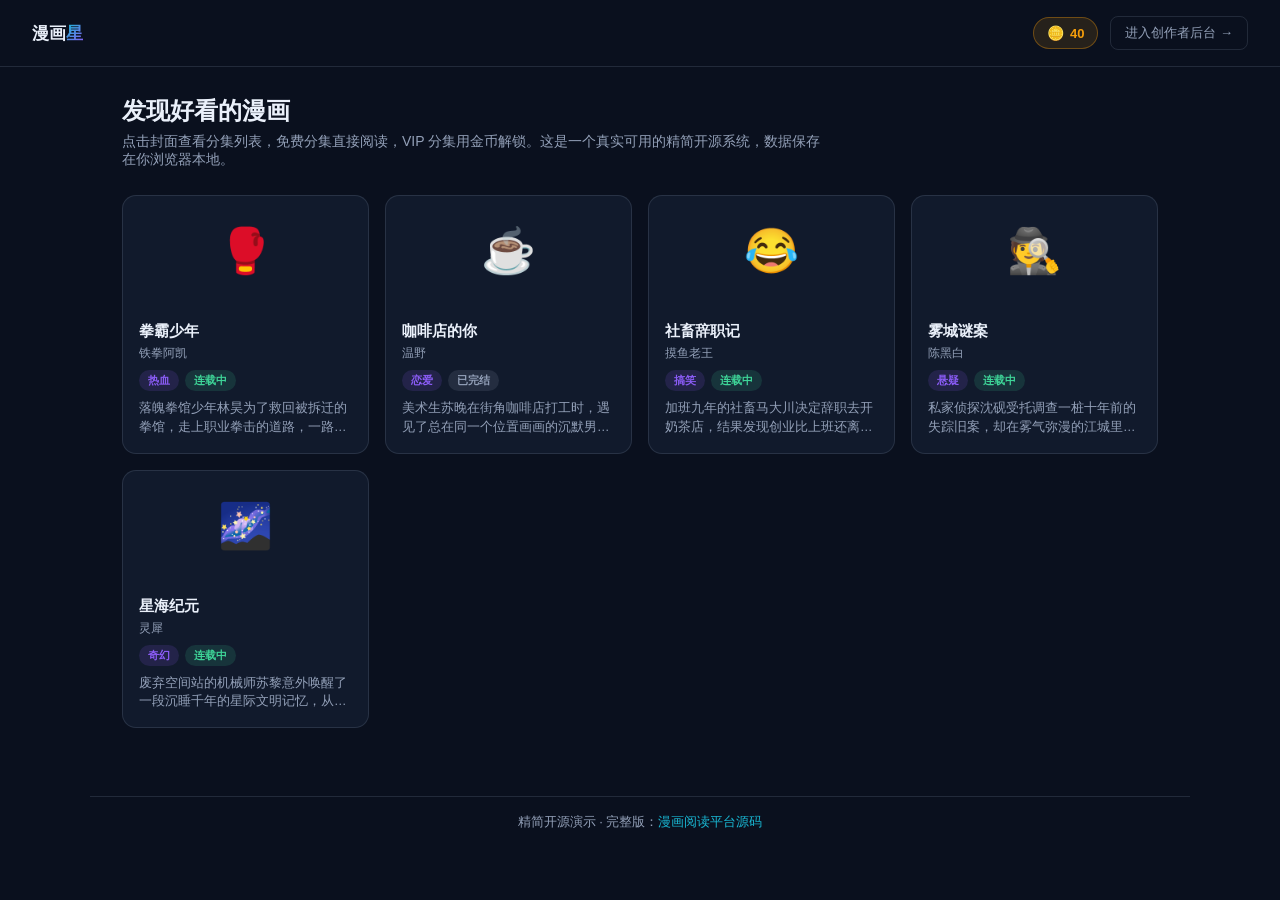
==== index.html @ c6c2eb05 "Initial commit: functional comic reading platform with panel scroll-reader and VIP unlock (frontend " ====
<!DOCTYPE html>
<html lang="zh-CN">
<head>
<meta charset="UTF-8">
<meta name="viewport" content="width=device-width, initial-scale=1.0">
<title>漫画星（精简开源版）</title>
<meta name="description" content="免费开源的漫画阅读平台精简版：漫画分类浏览、竖向分镜滚动阅读、VIP 分集金币解锁，真实增删改查与解锁扣费逻辑，纯前端+localStorage实现，可作为学习或二次开发起点。">
<link rel="stylesheet" href="style.css">
</head>
<body>
  <header class="topbar">
    <div class="brand">漫画<span class="accent">星</span></div>
    <div class="topbar-right">
      <div class="coin-badge"><span class="icon">🪙</span><span id="coinBalanceLabel">0</span></div>
      <a href="admin.html" class="nav-link">进入创作者后台 →</a>
    </div>
  </header>

  <main class="container">

    <section id="view-catalog" class="view active">
      <div class="page-head">
        <div>
          <h1>发现好看的漫画</h1>
          <p>点击封面查看分集列表，免费分集直接阅读，VIP 分集用金币解锁。这是一个真实可用的精简开源系统，数据保存在你浏览器本地。</p>
        </div>
      </div>
      <div id="comicGrid" class="comic-grid"></div>
    </section>

    <section id="view-comic" class="view">
      <span class="back-link" id="btnBackToCatalog">← 返回漫画列表</span>
      <div class="comic-detail-head">
        <div class="comic-detail-cover" id="comicDetailCover"></div>
        <div class="comic-detail-info">
          <h1 id="comicDetailTitle"></h1>
          <div class="meta" id="comicDetailMeta"></div>
          <div class="syn" id="comicDetailSyn"></div>
        </div>
      </div>
      <div id="episodeList" class="episode-list"></div>
    </section>

    <section id="view-reader" class="view">
      <div class="panel-reader">
        <span class="back-link" id="btnBackToComic">← 返回分集列表</span>
        <div class="reader-head">
          <div>
            <h1 id="readerEpTitle"></h1>
            <div class="sub" id="readerEpSub"></div>
          </div>
          <div class="coin-badge"><span class="icon">🪙</span><span id="readerCoinBalance">0</span></div>
        </div>
        <div id="panelList"></div>
        <div class="reader-nav">
          <button class="btn" id="btnPrevEpisode">← 上一话</button>
          <button class="btn btn-primary" id="btnNextEpisode">下一话 →</button>
        </div>
      </div>
    </section>

  </main>

  <div class="modal-backdrop" id="unlockModalBackdrop">
    <div class="modal">
      <button class="modal-close" id="btnCloseUnlockModal">&times;</button>
      <h2 id="unlockEpTitle"></h2>
      <p class="sub" id="unlockComicTitle"></p>
      <div id="unlockModalMsg"></div>
      <div class="unlock-price-row">
        <div>
          <div>解锁本话需要</div>
          <div class="balance">当前余额：<span id="unlockBalanceLabel">0</span> 金币</div>
        </div>
        <div class="price"><span id="unlockPriceLabel">0</span> 金币</div>
      </div>
      <button class="btn btn-primary btn-block" id="btnConfirmUnlock">确认解锁</button>
    </div>
  </div>

  <script src="data.js"></script>
  <script src="script.js"></script>

<footer style="margin:40px auto 16px;max-width:1100px;padding:16px 20px 0;border-top:1px solid var(--line,rgba(147,160,184,.18));text-align:center;color:var(--muted,#93A0B8);font-size:13px">精简开源演示 &middot; 完整版：<a href="https://inzyxuashop.com/manhua-yuanma.html" target="_blank" rel="noopener" style="color:var(--cyan,#19B8D4);text-decoration:none">漫画阅读平台源码</a></footer>
</body>
</html>
---- style.css ----
:root{--ink:#0A101E;--surface:#111a2c;--surface2:#16223a;--line:rgba(147,160,184,.18);--muted:#93A0B8;--text:#EAF0FA;--cyan:#19B8D4;--violet:#8B5CF6;--green:#3ED598;--red:#F87171;--amber:#F59E0B;--radius:14px;color-scheme:dark}
*{box-sizing:border-box}
body{margin:0;background:var(--ink);color:var(--text);font-family:-apple-system,BlinkMacSystemFont,"Segoe UI","PingFang SC","Microsoft YaHei",sans-serif;min-height:100vh}
a{color:inherit;text-decoration:none}

.topbar{display:flex;align-items:center;justify-content:space-between;padding:16px 32px;border-bottom:1px solid var(--line);gap:12px;flex-wrap:wrap}
.brand{font-size:17px;font-weight:700}
.brand .accent{background:linear-gradient(135deg,var(--cyan),var(--violet));-webkit-background-clip:text;background-clip:text;color:transparent}
.topbar-right{display:flex;align-items:center;gap:12px}
.nav-link{font-size:13px;color:var(--muted);border:1px solid var(--line);padding:7px 14px;border-radius:8px}
.nav-link:hover{border-color:var(--cyan);color:var(--text)}

.coin-badge{display:inline-flex;align-items:center;gap:6px;font-size:13px;font-weight:700;padding:7px 13px;border-radius:999px;background:rgba(245,158,11,.12);border:1px solid rgba(245,158,11,.35);color:var(--amber)}
.coin-badge .icon{font-size:14px}

.container{max-width:1100px;margin:0 auto;padding:28px 32px}
.page-head{display:flex;align-items:flex-start;justify-content:space-between;gap:16px;flex-wrap:wrap}
.page-head h1{font-size:24px;font-weight:700;margin:0 0 6px}
.page-head p{color:var(--muted);font-size:14px;margin:0 0 26px;max-width:700px}

/* ---- catalog ---- */
.comic-grid{display:grid;grid-template-columns:repeat(auto-fill,minmax(230px,1fr));gap:16px}
.comic-card{background:var(--surface);border:1px solid var(--line);border-radius:var(--radius);overflow:hidden;cursor:pointer;transition:transform .2s,border-color .2s}
.comic-card:hover{transform:translateY(-3px);border-color:rgba(25,184,212,.4)}
.comic-card__cover{height:110px;display:flex;align-items:center;justify-content:center;font-size:44px}
.comic-card__body{padding:16px}
.comic-card__body h3{margin:0 0 4px;font-size:15px}
.comic-card__meta{font-size:12px;color:var(--muted);margin-bottom:8px}
.comic-card__cat{display:inline-block;font-size:11px;font-weight:700;padding:3px 9px;border-radius:999px;background:rgba(139,92,246,.14);color:var(--violet);margin-right:6px}
.comic-card__status{display:inline-block;font-size:11px;font-weight:700;padding:3px 9px;border-radius:999px}
.comic-card__status.ongoing{background:rgba(62,213,152,.14);color:var(--green)}
.comic-card__status.done{background:rgba(147,160,184,.14);color:var(--muted)}
.comic-card__syn{font-size:12.5px;color:var(--muted);margin-top:8px;line-height:1.5;display:-webkit-box;-webkit-line-clamp:2;-webkit-box-orient:vertical;overflow:hidden}

/* ---- comic detail / episode list ---- */
.comic-detail-head{display:flex;gap:18px;align-items:flex-start;margin-bottom:24px}
.comic-detail-cover{width:88px;height:88px;flex-shrink:0;border-radius:var(--radius);display:flex;align-items:center;justify-content:center;font-size:42px;background:linear-gradient(135deg,rgba(25,184,212,.18),rgba(139,92,246,.18));border:1px solid var(--line)}
.comic-detail-info h1{margin:0 0 6px;font-size:22px}
.comic-detail-info .meta{font-size:12.5px;color:var(--muted);margin-bottom:8px}
.comic-detail-info .syn{font-size:13.5px;color:var(--text);line-height:1.6;max-width:640px}

.episode-list{display:flex;flex-direction:column;gap:8px}
.episode-row{display:flex;align-items:center;justify-content:space-between;background:var(--surface);border:1px solid var(--line);border-radius:10px;padding:13px 16px;cursor:pointer;transition:border-color .2s}
.episode-row:hover{border-color:rgba(25,184,212,.4)}
.episode-row .ep-title{font-size:13.5px;font-weight:600;display:flex;align-items:center;gap:8px}
.episode-row .ep-index{color:var(--muted);font-weight:400;font-size:12px}
.episode-row .ep-action{font-size:12px;font-weight:700;padding:5px 12px;border-radius:999px}
.episode-row .ep-action.free{background:rgba(62,213,152,.14);color:var(--green)}
.episode-row .ep-action.unlocked{background:rgba(25,184,212,.14);color:var(--cyan)}
.episode-row.locked .ep-action.locked{background:rgba(245,158,11,.14);color:var(--amber)}
.episode-row.locked{opacity:.92}

/* ---- panel reader ---- */
.panel-reader{max-width:640px;margin:0 auto}
.reader-head{display:flex;align-items:center;justify-content:space-between;margin-bottom:18px;flex-wrap:wrap;gap:8px}
.reader-head h1{font-size:19px;margin:0}
.reader-head .sub{font-size:12.5px;color:var(--muted);margin-top:3px}
.comic-panel{position:relative;width:100%;min-height:420px;border-radius:12px;margin-bottom:16px;border:1px solid var(--line);overflow:hidden;display:flex;align-items:flex-end;padding:0}
.comic-panel .panel-index{position:absolute;top:12px;left:12px;font-size:11px;font-weight:700;background:rgba(4,8,16,.55);color:#fff;padding:3px 10px;border-radius:999px;letter-spacing:.02em}
.comic-panel .panel-caption{width:100%;padding:16px 18px 18px;background:linear-gradient(to top,rgba(4,8,16,.86),rgba(4,8,16,.15) 80%,transparent);font-size:14.5px;line-height:1.65;color:#fff;font-weight:500}
.panel-g0{background:linear-gradient(135deg,#19B8D4,#3ED598)}
.panel-g1{background:linear-gradient(135deg,#8B5CF6,#EC4899)}
.panel-g2{background:linear-gradient(135deg,#F59E0B,#8B5CF6)}
.panel-g3{background:linear-gradient(135deg,#3ED598,#19B8D4)}
.panel-g4{background:linear-gradient(135deg,#EC4899,#7C3AED)}
.panel-g5{background:linear-gradient(135deg,#0EA5E9,#22D3EE)}

.reader-nav{display:flex;justify-content:space-between;gap:10px;margin:26px 0 10px;padding-top:18px;border-top:1px solid var(--line)}
.reader-nav .btn[disabled]{opacity:.4;cursor:not-allowed}

/* ---- modal ---- */
.modal-backdrop{position:fixed;inset:0;background:rgba(4,8,16,.75);display:none;align-items:center;justify-content:center;padding:20px;z-index:50}
.modal-backdrop.show{display:flex}
.modal{background:var(--surface);border:1px solid var(--line);border-radius:18px;max-width:460px;width:100%;max-height:88vh;overflow:auto;padding:26px}
.modal.modal-wide{max-width:600px}
.modal h2{margin:0 0 6px;font-size:18px}
.modal .sub{color:var(--muted);font-size:12.5px;margin:0 0 18px}
.modal-close{float:right;background:none;border:none;color:var(--muted);font-size:20px;cursor:pointer}

.unlock-price-row{display:flex;justify-content:space-between;align-items:center;background:rgba(147,160,184,.06);border:1px solid var(--line);border-radius:10px;padding:14px 16px;margin-bottom:16px;font-size:13.5px}
.unlock-price-row .price{font-weight:800;color:var(--amber);font-size:16px}
.unlock-price-row .balance{color:var(--muted);font-size:12px;margin-top:3px}

.field{display:flex;flex-direction:column;gap:6px;margin-bottom:14px}
.field label{font-size:12px;color:var(--muted);font-weight:600}
.field input,.field select,.field textarea{background:rgba(147,160,184,.06);border:1px solid var(--line);border-radius:8px;padding:9px 11px;color:var(--text);font-family:inherit;font-size:13.5px;outline:none;width:100%}
.field input:focus,.field select:focus,.field textarea:focus{border-color:var(--cyan)}
.field-row{display:grid;grid-template-columns:1fr 1fr;gap:10px}
.field-checkbox{display:flex;align-items:center;gap:8px;font-size:13px;color:var(--text);margin-bottom:14px}
.field-checkbox input{width:auto}

.btn{font-family:inherit;font-size:13.5px;font-weight:600;padding:10px 18px;border-radius:9px;border:1px solid var(--line);background:transparent;color:var(--text);cursor:pointer}
.btn:hover{border-color:var(--cyan)}
.btn-primary{background:linear-gradient(135deg,var(--cyan),var(--violet));border:none;color:#06121A}
.btn-block{width:100%}
.btn-sm{padding:5px 11px;font-size:12px}
.btn-danger{border-color:rgba(248,113,113,.4);color:var(--red)}

.msg{margin:0 0 14px;font-size:12.5px;padding:9px 12px;border-radius:8px}
.msg.error{background:rgba(248,113,113,.1);border:1px solid rgba(248,113,113,.3);color:var(--red)}
.msg.success{background:rgba(62,213,152,.1);border:1px solid rgba(62,213,152,.3);color:var(--green)}

.view{display:none}
.view.active{display:block}
.back-link{display:inline-block;font-size:12.5px;color:var(--muted);margin-bottom:16px;cursor:pointer}
.back-link:hover{color:var(--cyan)}

/* ---- panel editor (admin) ---- */
.panel-editor-list{display:flex;flex-direction:column;gap:8px;margin-bottom:12px}
.panel-editor-row{display:flex;gap:8px;align-items:flex-start;background:rgba(147,160,184,.05);border:1px solid var(--line);border-radius:10px;padding:10px}
.panel-editor-row .idx{font-size:11px;color:var(--muted);font-weight:700;padding-top:9px;width:20px;flex-shrink:0}
.panel-editor-row textarea{flex:1;min-height:52px;resize:vertical}

/* admin */
.admin-layout{display:flex;min-height:100vh}
.sidebar{width:220px;flex-shrink:0;border-right:1px solid var(--line);padding:20px 14px}
.sidebar .brand{padding:0 10px 20px}
.side-link{display:block;padding:10px 12px;border-radius:9px;font-size:13.5px;color:var(--muted);margin-bottom:4px;cursor:pointer}
.side-link:hover{background:rgba(147,160,184,.06)}
.side-link.active{background:rgba(25,184,212,.12);color:var(--text)}
.admin-main{flex:1;padding:28px 34px;overflow:auto}
.admin-view{display:none}
.admin-view.active{display:block}

.stat-grid{display:grid;grid-template-columns:repeat(4,1fr);gap:14px;margin-bottom:26px}
.stat-card{background:var(--surface);border:1px solid var(--line);border-radius:var(--radius);padding:20px}
.stat-card .num{font-size:26px;font-weight:800}
.stat-card .label{font-size:12px;color:var(--muted);margin-top:4px}

table{width:100%;border-collapse:collapse;font-size:13.5px}
th{text-align:left;padding:10px 12px;color:var(--muted);font-weight:600;border-bottom:1px solid var(--line);font-size:12px}
td{padding:11px 12px;border-bottom:1px solid var(--line)}
.badge{display:inline-block;font-size:11px;font-weight:700;padding:3px 9px;border-radius:999px}
.badge.vip{background:rgba(245,158,11,.14);color:var(--amber)}
.badge.free{background:rgba(62,213,152,.14);color:var(--green)}
.badge.ongoing{background:rgba(62,213,152,.14);color:var(--green)}
.badge.done{background:rgba(147,160,184,.14);color:var(--muted)}
.table-actions{display:flex;gap:6px}
.table-toolbar{display:flex;justify-content:space-between;align-items:center;margin-bottom:16px;gap:12px;flex-wrap:wrap}
.select-inline{background:rgba(147,160,184,.06);border:1px solid var(--line);border-radius:8px;padding:8px 11px;color:var(--text);font-family:inherit;font-size:13px}

@media (max-width:820px){
  .admin-layout{flex-direction:column}
  .sidebar{width:100%;display:flex;overflow-x:auto;border-right:none;border-bottom:1px solid var(--line)}
  .stat-grid{grid-template-columns:repeat(2,1fr)}
  .comic-detail-head{flex-direction:column}
}
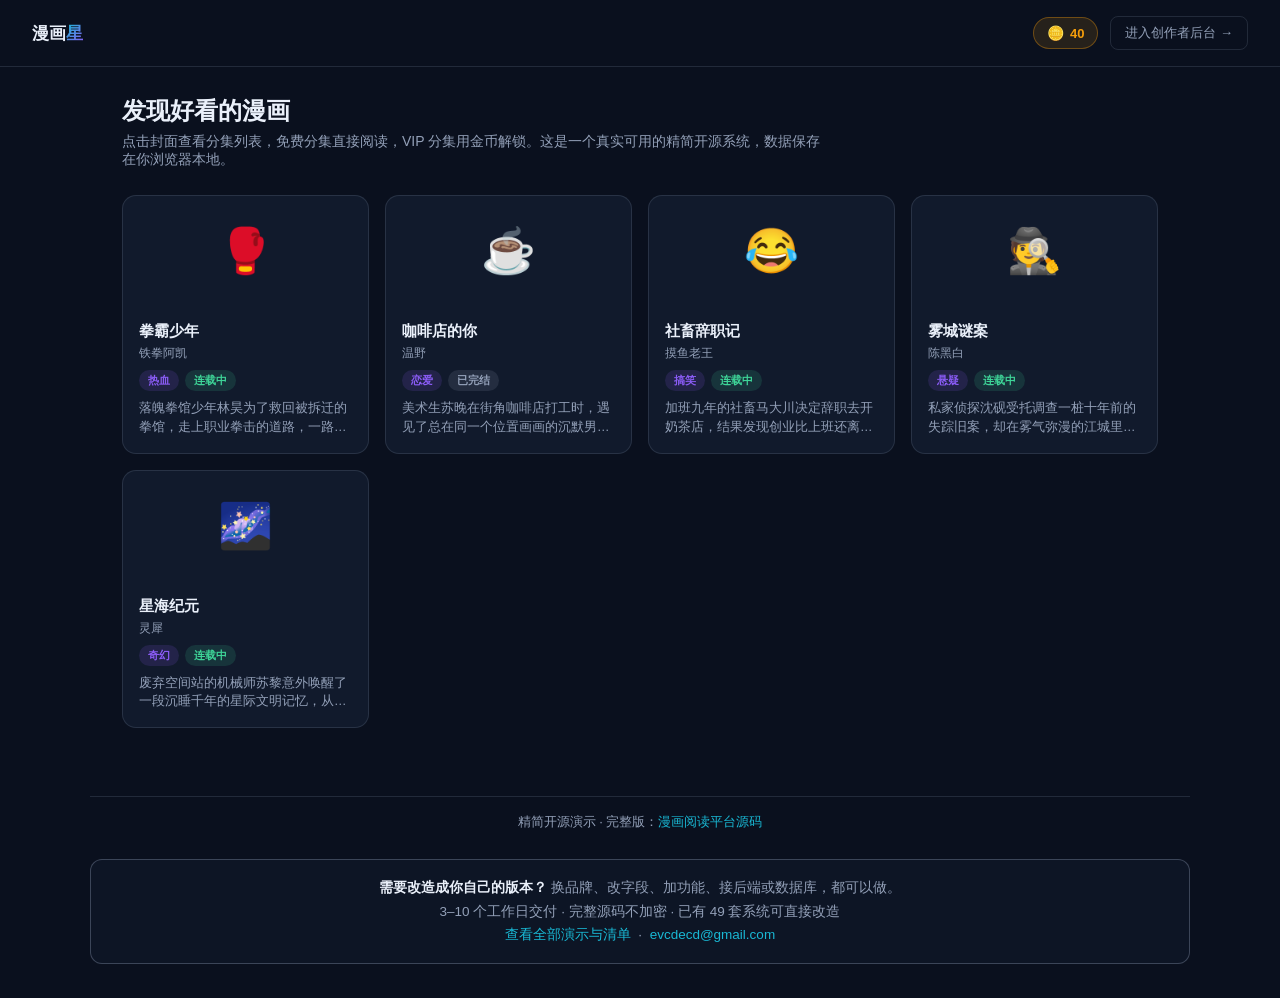
==== commit 21d416d1: "Add a custom-delivery footer" ====
--- a/index.html
+++ b/index.html
@@ -82,5 +82,15 @@
   <script src="script.js"></script>
 
 <footer style="margin:40px auto 16px;max-width:1100px;padding:16px 20px 0;border-top:1px solid var(--line,rgba(147,160,184,.18));text-align:center;color:var(--muted,#93A0B8);font-size:13px">精简开源演示 &middot; 完整版：<a href="https://inzyxuashop.com/manhua-yuanma.html" target="_blank" rel="noopener" style="color:var(--cyan,#19B8D4);text-decoration:none">漫画阅读平台源码</a></footer>
+
+<!-- custom-delivery -->
+<div style="max-width:1100px;margin:28px auto 34px;padding:16px 20px;border:1px solid rgba(147,160,184,.35);border-radius:12px;background:rgba(17,26,44,.55);font:13.5px/1.75 -apple-system,BlinkMacSystemFont,'Segoe UI','PingFang SC','Microsoft YaHei',sans-serif;color:#93a0b8;text-align:center">
+  <strong style="color:#eaf0fa">需要改造成你自己的版本？</strong>
+  换品牌、改字段、加功能、接后端或数据库，都可以做。<br>
+  3–10 个工作日交付 · 完整源码不加密 · 已有 49 套系统可直接改造<br>
+  <a href="https://inzyxuashop.com" style="color:#19b8d4;text-decoration:none">查看全部演示与清单</a>
+  &nbsp;·&nbsp;
+  <a href="mailto:evcdecd@gmail.com" style="color:#19b8d4;text-decoration:none">evcdecd@gmail.com</a>
+</div>
 </body>
-</html>
+</html>
